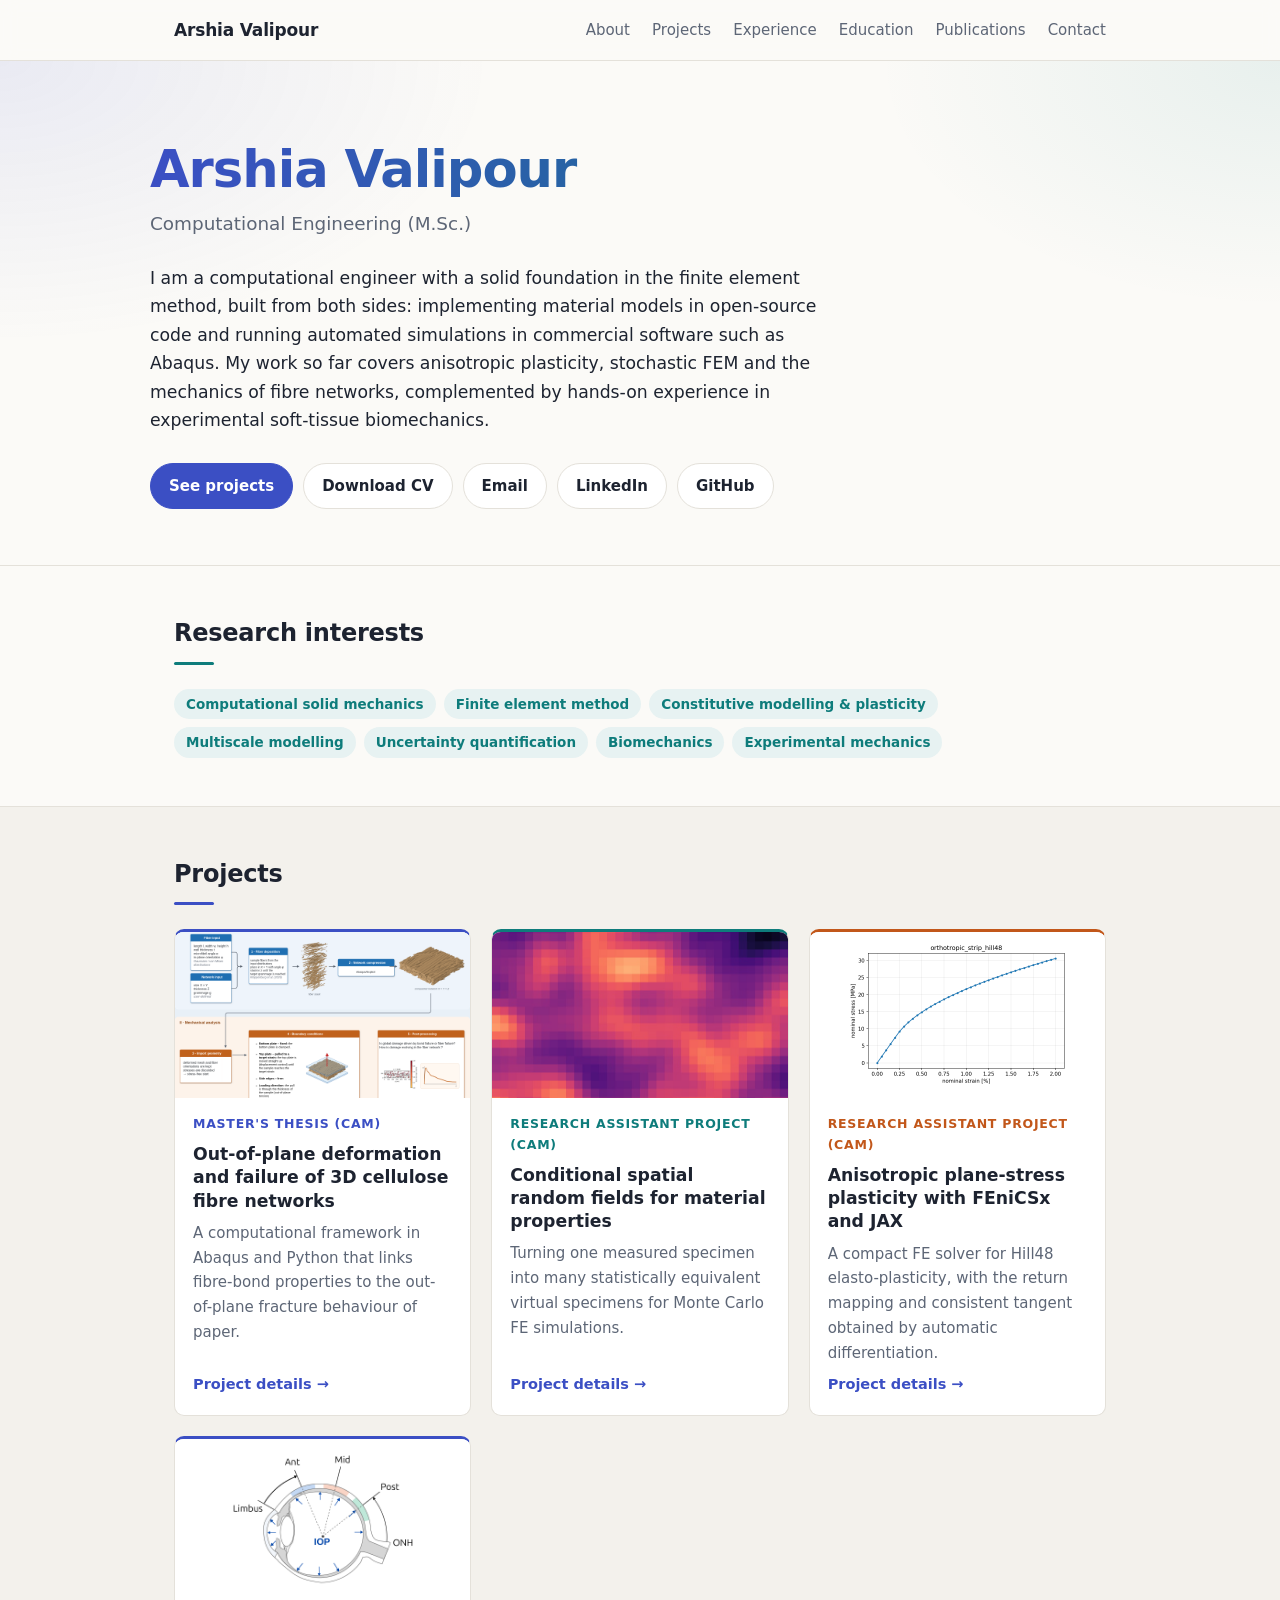
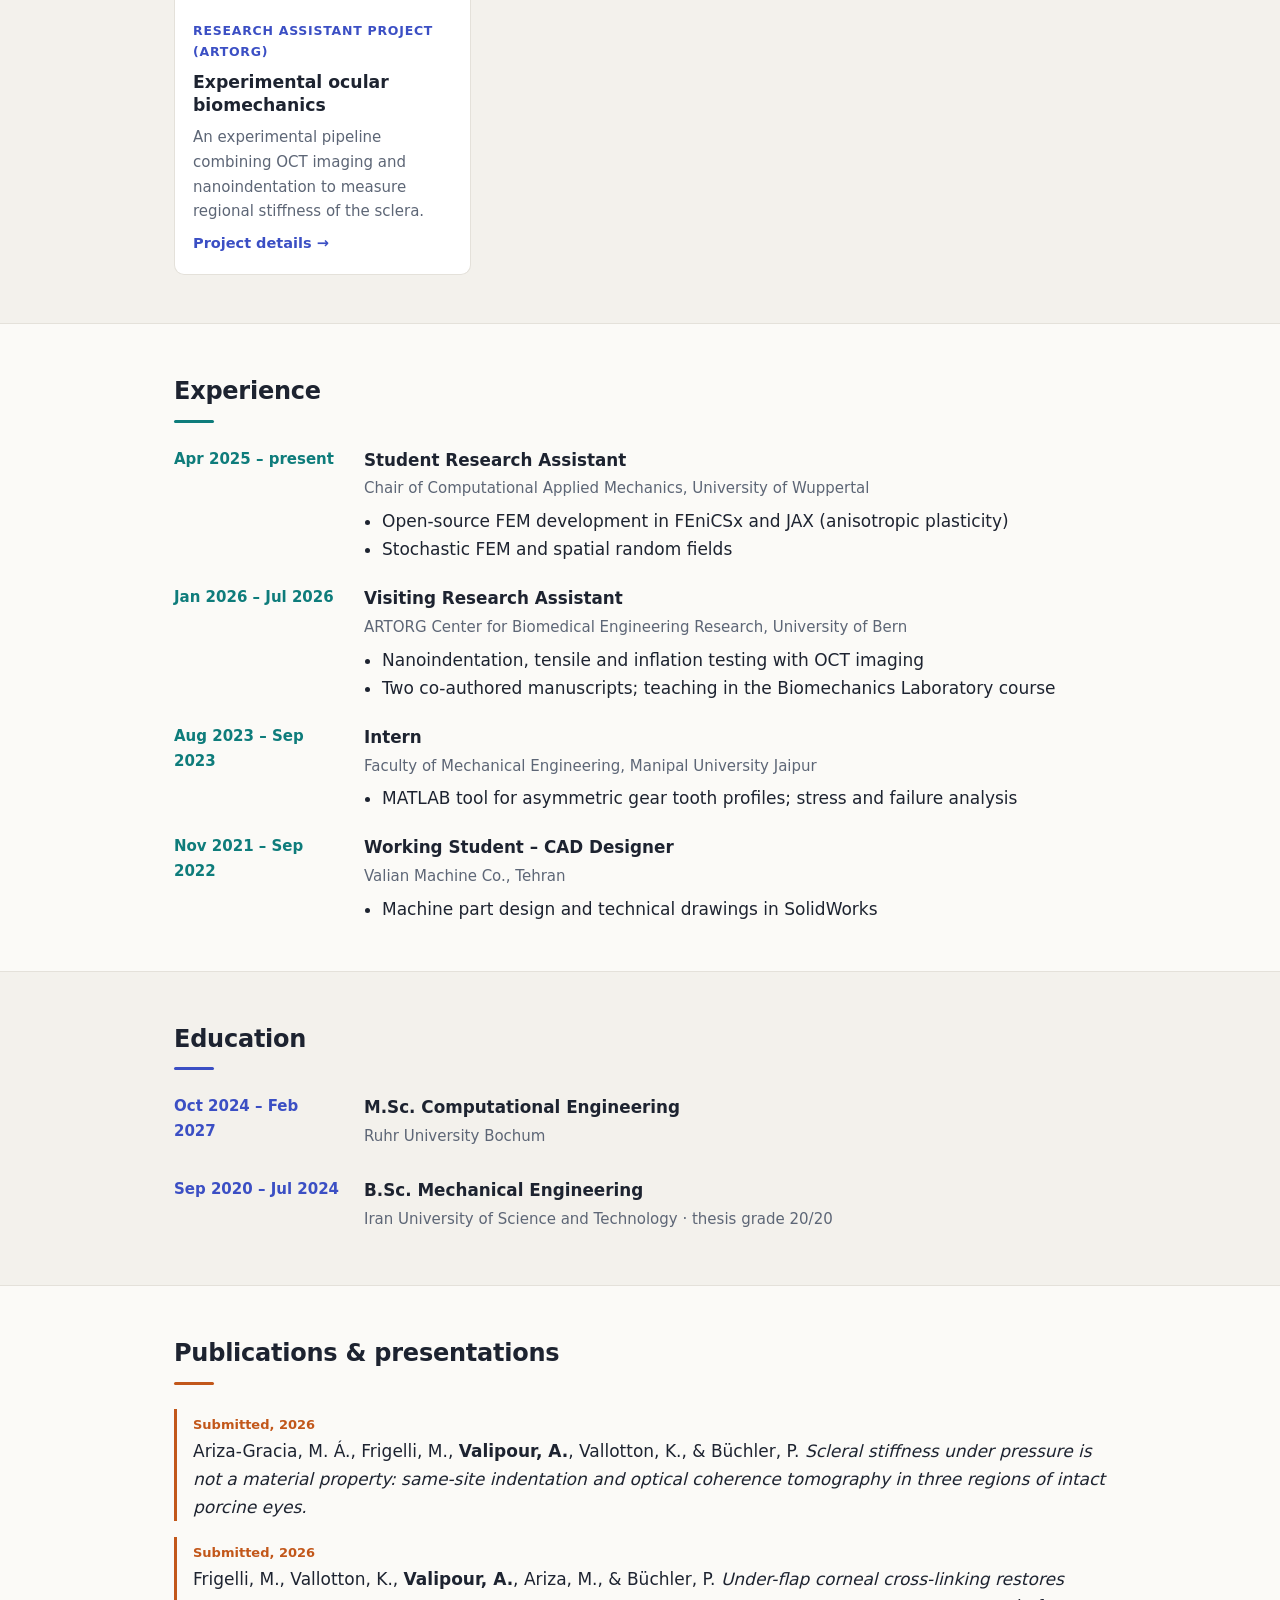
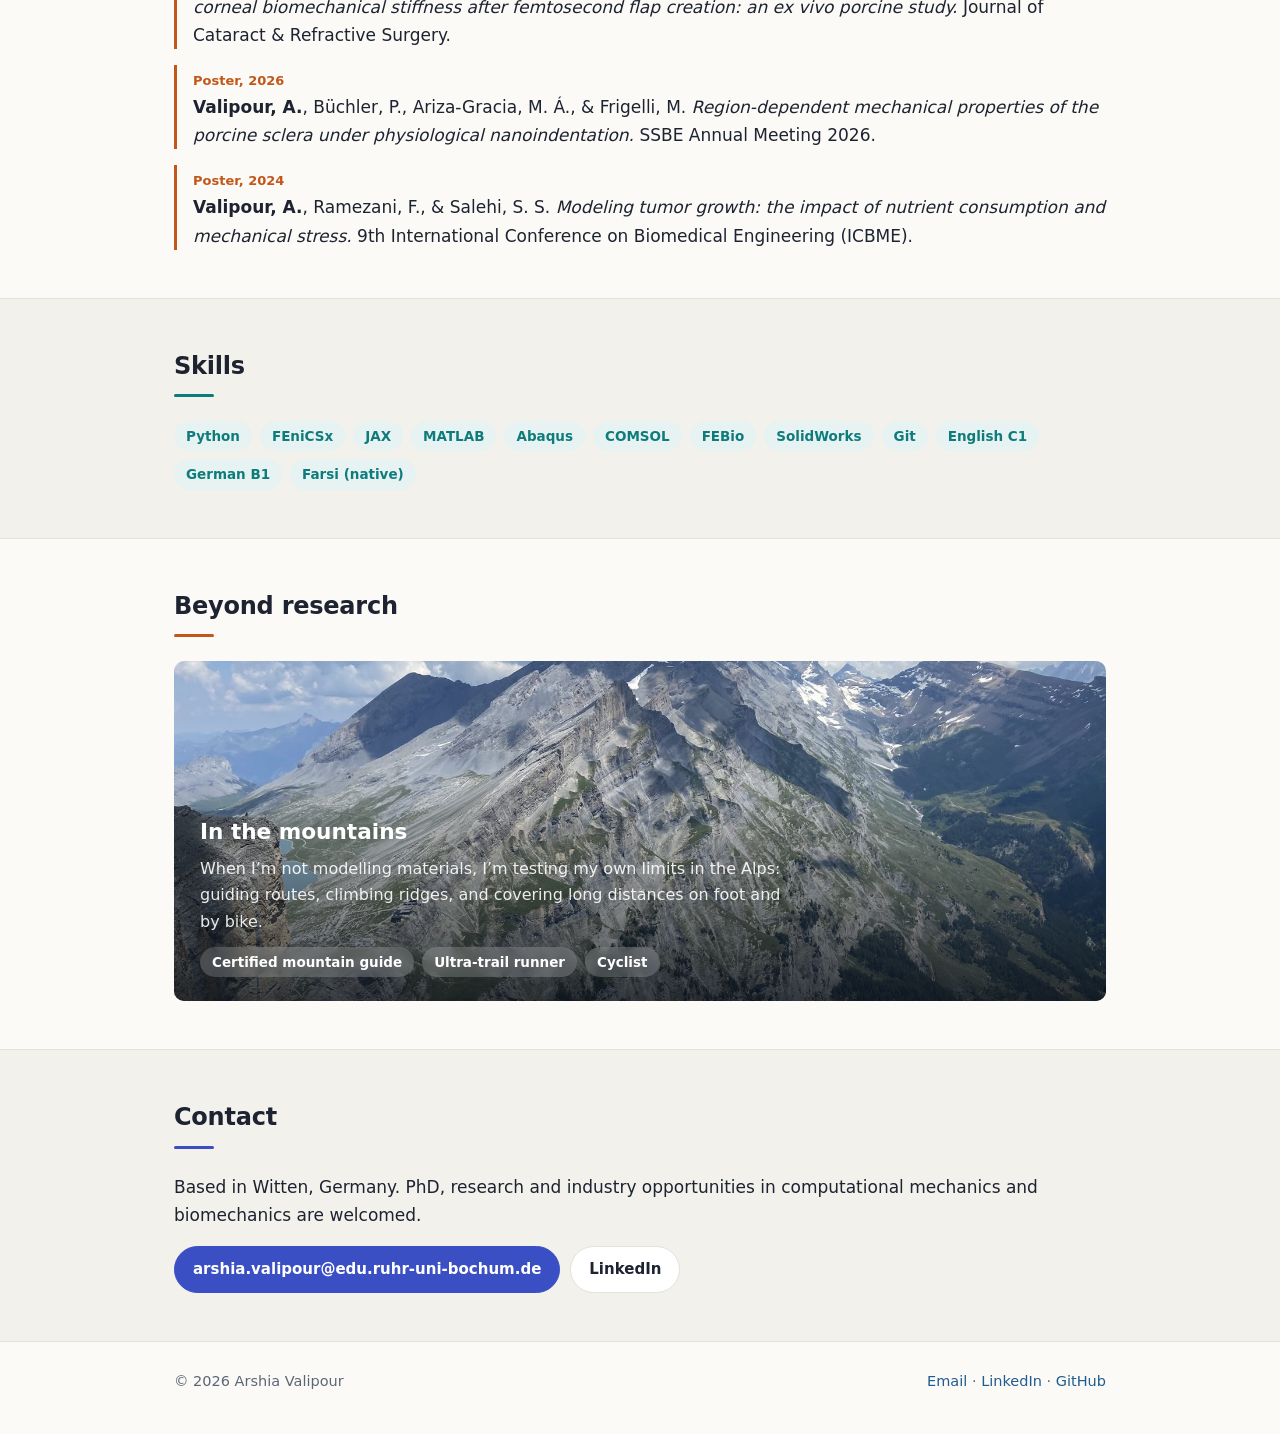
==== index.html @ 03f2458d "Initial commit: personal website and research portfolio" ====
<!DOCTYPE html>
<html lang="en">
<head>
<meta charset="utf-8">
<meta name="viewport" content="width=device-width, initial-scale=1">
<title>Arshia Valipour – Computational Mechanics &amp; Biomechanics</title>
<meta name="description" content="Portfolio of Arshia Valipour: finite element methods, plasticity, stochastic FEM and biomechanics.">
<link rel="stylesheet" href="assets/style.css">
</head>
<body>
<nav class="nav"><div class="wrap">
  <a class="brand" href="index.html">Arshia Valipour</a>
  <ul>
    <li><a href="index.html#about">About</a></li>
    <li><a href="index.html#projects">Projects</a></li>
    <li><a href="index.html#experience">Experience</a></li>
    <li><a href="index.html#education">Education</a></li>
    <li><a href="index.html#publications">Publications</a></li>
    <li><a href="index.html#contact">Contact</a></li>
  </ul>
</div></nav>
<main>
<div class="hero-band"><div class="wrap hero" id="about">
  <h1>Arshia Valipour</h1>
  <p class="role">Computational Engineering (M.Sc.) </p>
  <p class="lead">I am a computational engineer with a solid foundation in the finite element method, built from both sides: implementing material models in open-source code and running automated simulations in commercial software such as Abaqus. My work so far covers anisotropic plasticity, stochastic FEM and the mechanics of fibre networks, complemented by hands-on experience in experimental soft-tissue biomechanics.</p>
  <div class="buttons">
    <a class="btn primary" href="#projects">See projects</a>
    <a class="btn" href="assets/Arshia_Valipour_CV.pdf">Download CV</a>
    <a class="btn" href="mailto:arshia.valipour@edu.ruhr-uni-bochum.de">Email</a>
    <a class="btn" href="https://www.linkedin.com/in/avalipour02">LinkedIn</a>
    <a class="btn" href="https://github.com/arshiavali">GitHub</a>
  </div>
</div></div>

<section class="s-interests"><div class="wrap">
  <h2>Research interests</h2>
  <div class="chips">
    <span class="chip">Computational solid mechanics</span>
    <span class="chip">Finite element method</span>
    <span class="chip">Constitutive modelling &amp; plasticity</span>
    <span class="chip">Multiscale modelling</span>
    <span class="chip">Uncertainty quantification</span>
    <span class="chip">Biomechanics</span>
    <span class="chip">Experimental mechanics</span>
  </div>
</div></section>

<section id="projects" class="s-projects"><div class="wrap">
  <h2>Projects</h2>
  <div class="grid">
<a class="card" href="projects/fibre-networks.html">
  <div class="thumb"><img src="assets/img/thesis.png" alt="" loading="lazy"></div>
  <div class="body">
    <span class="kicker">Master's thesis (CAM)</span>
    <h3>Out-of-plane deformation and failure of 3D cellulose fibre networks</h3>
    <p>A computational framework in Abaqus and Python that links fibre-bond properties to the out-of-plane fracture behaviour of paper.</p>
    <span class="more">Project details →</span>
  </div>
</a>
<a class="card" href="projects/random-fields.html">
  <div class="thumb"><img src="assets/img/random_field_thumb.jpg" alt="" loading="lazy"></div>
  <div class="body">
    <span class="kicker">Research assistant project (CAM)</span>
    <h3>Conditional spatial random fields for material properties</h3>
    <p>Turning one measured specimen into many statistically equivalent virtual specimens for Monte Carlo FE simulations.</p>
    <span class="more">Project details →</span>
  </div>
</a>
<a class="card" href="projects/plane-stress-plasticity.html">
  <div class="thumb contain"><img src="assets/img/plasticity-stress-strain.png" alt="" loading="lazy"></div>
  <div class="body">
    <span class="kicker">Research assistant project (CAM)</span>
    <h3>Anisotropic plane-stress plasticity with FEniCSx and JAX</h3>
    <p>A compact FE solver for Hill48 elasto-plasticity, with the return mapping and consistent tangent obtained by automatic differentiation.</p>
    <span class="more">Project details →</span>
  </div>
</a>
<a class="card" href="projects/ocular-biomechanics.html">
  <div class="thumb contain"><img src="assets/img/ocular.png" alt="" loading="lazy"></div>
  <div class="body">
    <span class="kicker">Research assistant project (Artorg)</span>
    <h3>Experimental ocular biomechanics</h3>
    <p>An experimental pipeline combining OCT imaging and nanoindentation to measure regional stiffness of the sclera.</p>
    <span class="more">Project details →</span>
  </div>
</a>
  </div>
</div></section>

<section id="experience" class="s-experience"><div class="wrap">
  <h2>Experience</h2>
  <div class="timeline">
    <div class="item"><div class="when">Apr 2025 – present</div><div>
      <h3>Student Research Assistant</h3>
      <div class="where">Chair of Computational Applied Mechanics, University of Wuppertal</div>
      <ul><li>Open-source FEM development in FEniCSx and JAX (anisotropic plasticity)</li><li>Stochastic FEM and spatial random fields</li></ul>
    </div></div>
    <div class="item"><div class="when">Jan 2026 – Jul 2026</div><div>
      <h3>Visiting Research Assistant</h3>
      <div class="where">ARTORG Center for Biomedical Engineering Research, University of Bern</div>
      <ul><li>Nanoindentation, tensile and inflation testing with OCT imaging</li><li>Two co-authored manuscripts; teaching in the Biomechanics Laboratory course</li></ul>
    </div></div>
    <div class="item"><div class="when">Aug 2023 – Sep 2023</div><div>
      <h3>Intern</h3>
      <div class="where">Faculty of Mechanical Engineering, Manipal University Jaipur</div>
      <ul><li>MATLAB tool for asymmetric gear tooth profiles; stress and failure analysis</li></ul>
    </div></div>
    <div class="item"><div class="when">Nov 2021 – Sep 2022</div><div>
      <h3>Working Student – CAD Designer</h3>
      <div class="where">Valian Machine Co., Tehran</div>
      <ul><li>Machine part design and technical drawings in SolidWorks</li></ul>
    </div></div>
  </div>
</div></section>

<section id="education" class="s-education"><div class="wrap">
  <h2>Education</h2>
  <div class="timeline">
    <div class="item"><div class="when">Oct 2024 – Feb 2027</div><div>
      <h3>M.Sc. Computational Engineering</h3>
      <div class="where">Ruhr University Bochum</div>
    </div></div>
    <div class="item"><div class="when">Sep 2020 – Jul 2024</div><div>
      <h3>B.Sc. Mechanical Engineering</h3>
      <div class="where">Iran University of Science and Technology · thesis grade 20/20</div>
    </div></div>
  </div>
</div></section>

<section id="publications" class="s-publications"><div class="wrap">
  <h2>Publications &amp; presentations</h2>
  <ul class="pubs">
    <li><span class="status">Submitted, 2026</span><br>Ariza-Gracia, M. Á., Frigelli, M., <b>Valipour, A.</b>, Vallotton, K., &amp; Büchler, P. <i>Scleral stiffness under pressure is not a material property: same-site indentation and optical coherence tomography in three regions of intact porcine eyes.</i></li>
    <li><span class="status">Submitted, 2026</span><br>Frigelli, M., Vallotton, K., <b>Valipour, A.</b>, Ariza, M., &amp; Büchler, P. <i>Under-flap corneal cross-linking restores corneal biomechanical stiffness after femtosecond flap creation: an ex vivo porcine study.</i> Journal of Cataract &amp; Refractive Surgery.</li>
    <li><span class="status">Poster, 2026</span><br><b>Valipour, A.</b>, Büchler, P., Ariza-Gracia, M. Á., &amp; Frigelli, M. <i>Region-dependent mechanical properties of the porcine sclera under physiological nanoindentation.</i> SSBE Annual Meeting 2026.</li>
    <li><span class="status">Poster, 2024</span><br><b>Valipour, A.</b>, Ramezani, F., &amp; Salehi, S. S. <i>Modeling tumor growth: the impact of nutrient consumption and mechanical stress.</i> 9th International Conference on Biomedical Engineering (ICBME).</li>
  </ul>
</div></section>

<section id="skills" class="s-skills"><div class="wrap">
  <h2>Skills</h2>
  <div class="chips">
    <span class="chip">Python</span><span class="chip">FEniCSx</span><span class="chip">JAX</span><span class="chip">MATLAB</span>
    <span class="chip">Abaqus</span><span class="chip">COMSOL</span><span class="chip">FEBio</span><span class="chip">SolidWorks</span><span class="chip">Git</span>
    <span class="chip">English C1</span><span class="chip">German B1</span><span class="chip">Farsi (native)</span>
  </div>
</div></section>

<section id="passion" class="s-passion"><div class="wrap">
  <h2>Beyond research</h2>
  <div class="passion" role="img" aria-label="View over a limestone ridge and green alpine valley">
    <div class="caption">
      <h3>In the mountains</h3>
      <p>When I’m not modelling materials, I’m testing my own limits in the Alps: guiding routes, climbing ridges, and covering long distances on foot and by bike.</p>
      <div class="chips"><span class="chip">Certified mountain guide</span><span class="chip">Ultra-trail runner</span><span class="chip">Cyclist</span></div>
    </div>
  </div>
</div></section>

<section id="contact" class="s-contact"><div class="wrap">
  <h2>Contact</h2>
  <p>Based in Witten, Germany. PhD, research and industry opportunities in computational mechanics and biomechanics are welcomed.</p>
  <div class="buttons">
    <a class="btn primary" href="mailto:arshia.valipour@edu.ruhr-uni-bochum.de">arshia.valipour@edu.ruhr-uni-bochum.de</a>
    <a class="btn" href="https://www.linkedin.com/in/avalipour02">LinkedIn</a>
  </div>
</div></section>
</main>
<footer><div class="wrap">
  <span>&copy; 2026 Arshia Valipour</span>
  <span><a href="mailto:arshia.valipour@edu.ruhr-uni-bochum.de">Email</a> · <a href="https://www.linkedin.com/in/avalipour02">LinkedIn</a> · <a href="https://github.com/arshiavali">GitHub</a></span>
</div></footer>
<script>
// Hide animation slots whose video file has not been added yet.
document.querySelectorAll('figure.media video').forEach(function (v) {
  v.addEventListener('error', function () { v.closest('figure').style.display = 'none'; });
  if (v.error) v.closest('figure').style.display = 'none';
});
</script>
</body>
</html>
---- assets/style.css ----
/* ---------- Base ---------- */
:root {
  --bg: #fbfaf7;
  --surface: #ffffff;
  --text: #1d2330;
  --muted: #5d6676;
  --line: #e4e1da;
  --accent: #1f5c8f;
  --accent-soft: #e8f0f7;
  --warm: #b8622a;
  --radius: 10px;
  --max: 980px;
  --font: "Inter", "Segoe UI", system-ui, -apple-system, Roboto, "Helvetica Neue", Arial, sans-serif;
  --mono: ui-monospace, "SFMono-Regular", Menlo, Consolas, monospace;
}
@media (prefers-color-scheme: dark) {
  :root {
    --bg: #12151b;
    --surface: #1a1f27;
    --text: #e6e8ec;
    --muted: #9aa3b2;
    --line: #2b313c;
    --accent: #6fa8dc;
    --accent-soft: #1f2a38;
    --warm: #e0955f;
  }
}
* { box-sizing: border-box; }
html { scroll-behavior: smooth; }
body {
  margin: 0;
  font-family: var(--font);
  background: var(--bg);
  color: var(--text);
  line-height: 1.65;
  font-size: 17px;
}
a { color: var(--accent); text-decoration: none; }
a:hover { text-decoration: underline; }
img, video { max-width: 100%; display: block; }
.wrap { max-width: var(--max); margin: 0 auto; padding: 0 24px; }

/* ---------- Nav ---------- */
.nav {
  position: sticky; top: 0; z-index: 10;
  background: color-mix(in srgb, var(--bg) 88%, transparent);
  backdrop-filter: blur(8px);
  border-bottom: 1px solid var(--line);
}
.nav .wrap { display: flex; align-items: center; justify-content: space-between; height: 60px; }
.nav .brand { font-weight: 700; color: var(--text); letter-spacing: -0.01em; }
.nav ul { list-style: none; display: flex; gap: 22px; margin: 0; padding: 0; font-size: 15px; }
.nav ul a { color: var(--muted); }
.nav ul a:hover { color: var(--text); text-decoration: none; }
@media (max-width: 720px) { .nav ul { display: none; } }

/* ---------- Hero ---------- */
.hero { padding: 80px 0 56px; }
.hero h1 { font-size: clamp(2.2rem, 5vw, 3.2rem); line-height: 1.1; margin: 0 0 12px; letter-spacing: -0.02em; }
.hero .role { font-size: 1.15rem; color: var(--muted); margin: 0 0 24px; }
.hero p.lead { max-width: 680px; font-size: 1.08rem; margin: 0 0 28px; }
.buttons { display: flex; flex-wrap: wrap; gap: 10px; }
.btn {
  display: inline-flex; align-items: center; gap: 8px;
  padding: 10px 18px; border-radius: 999px; font-size: 15px; font-weight: 600;
  border: 1px solid var(--line); color: var(--text); background: var(--surface);
}
.btn:hover { border-color: var(--accent); text-decoration: none; }
.btn.primary { background: var(--accent); border-color: var(--accent); color: #fff; }
@media (prefers-color-scheme: dark) { .btn.primary { color: #0e1116; } }

/* ---------- Sections ---------- */
section { padding: 48px 0; border-top: 1px solid var(--line); }
section h2 { font-size: 1.5rem; margin: 0 0 24px; letter-spacing: -0.01em; }
.chips { display: flex; flex-wrap: wrap; gap: 8px; }
.chip {
  font-size: 13.5px; padding: 4px 12px; border-radius: 999px;
  background: var(--accent-soft); color: var(--accent); font-weight: 600;
}

/* ---------- Project cards ---------- */
.grid { display: grid; grid-template-columns: repeat(auto-fill, minmax(290px, 1fr)); gap: 20px; }
.card {
  background: var(--surface); border: 1px solid var(--line); border-radius: var(--radius);
  overflow: hidden; display: flex; flex-direction: column; color: var(--text);
  transition: transform .15s ease, border-color .15s ease;
}
.card:hover { transform: translateY(-3px); border-color: var(--accent); text-decoration: none; }
.card .thumb { aspect-ratio: 16/9; background: var(--accent-soft); overflow: hidden; }
.card .thumb img { width: 100%; height: 100%; object-fit: cover; }
.card .thumb.empty { display: flex; align-items: center; justify-content: center; color: var(--accent); font-weight: 700; font-size: 1.1rem; padding: 16px; text-align: center; }
.card .body { padding: 16px 18px 18px; display: flex; flex-direction: column; gap: 8px; flex: 1; }
.card .kicker { font-size: 12.5px; text-transform: uppercase; letter-spacing: .06em; color: var(--warm); font-weight: 700; }
.card h3 { margin: 0; font-size: 1.08rem; line-height: 1.35; }
.card p { margin: 0; font-size: 15px; color: var(--muted); }
.card .more { margin-top: auto; font-size: 14.5px; color: var(--accent); font-weight: 600; }

/* ---------- Lists / timeline ---------- */
.timeline { display: grid; gap: 22px; }
.item { display: grid; grid-template-columns: 170px 1fr; gap: 20px; }
.item .when { color: var(--muted); font-size: 15px; }
.item h3 { margin: 0; font-size: 1.05rem; }
.item .where { color: var(--muted); font-size: 15px; margin: 2px 0 6px; }
.item ul { margin: 0; padding-left: 18px; }
@media (max-width: 640px) { .item { grid-template-columns: 1fr; gap: 2px; } }
.pubs { list-style: none; padding: 0; margin: 0; display: grid; gap: 16px; }
.pubs li { padding-left: 16px; border-left: 3px solid var(--accent-soft); }
.pubs .status { font-size: 13px; color: var(--warm); font-weight: 700; }

/* ---------- Project page ---------- */
.project-head { padding: 56px 0 24px; }
.back { font-size: 14.5px; display: inline-block; margin-bottom: 18px; }
.project-head h1 { font-size: clamp(1.8rem, 4vw, 2.5rem); line-height: 1.2; margin: 6px 0 12px; letter-spacing: -0.02em; }
.project-head .context { color: var(--muted); margin: 0 0 18px; }
.meta { display: grid; grid-template-columns: repeat(auto-fit, minmax(180px, 1fr)); gap: 12px; margin: 20px 0 0; }
.meta div { background: var(--surface); border: 1px solid var(--line); border-radius: var(--radius); padding: 12px 14px; font-size: 15px; }
.meta b { display: block; font-size: 12px; text-transform: uppercase; letter-spacing: .06em; color: var(--muted); margin-bottom: 2px; }
.prose { max-width: 760px; }
.prose h2 { font-size: 1.3rem; margin: 36px 0 10px; }
.prose ul { padding-left: 20px; }
figure.media { margin: 28px 0; background: var(--surface); border: 1px solid var(--line); border-radius: var(--radius); padding: 12px; }
figure.media img, figure.media video { width: 100%; border-radius: 6px; background: #fff; }
figure.media figcaption { font-size: 14px; color: var(--muted); padding: 10px 4px 2px; }
.code-box {
  display: flex; gap: 14px; align-items: flex-start;
  background: var(--accent-soft); border-radius: var(--radius); padding: 16px 18px; margin: 28px 0;
  font-size: 15.5px;
}
.code-box code { font-family: var(--mono); font-size: 14px; }

/* ---------- Footer ---------- */
footer { border-top: 1px solid var(--line); padding: 28px 0 40px; color: var(--muted); font-size: 14.5px; }
footer .wrap { display: flex; justify-content: space-between; flex-wrap: wrap; gap: 12px; }

/* =========================================================
   Colour theme: calm base, one accent colour per section
   ========================================================= */
:root {
  --c1: #3b4fc4; /* indigo */
  --c2: #0e7c7b; /* teal   */
  --c3: #c2571a; /* amber  */
  --c: var(--accent);
  --band: #f3f1ec;
}
@media (prefers-color-scheme: dark) {
  :root { --c1: #8c9bff; --c2: #4cc3bf; --c3: #f0a06a; --band: #161a21; }
}

/* Hero: a soft wash, name in a two-tone gradient */
.hero-band {
  background:
    radial-gradient(55% 80% at 0% 0%, color-mix(in srgb, var(--c1) 9%, transparent), transparent 70%),
    radial-gradient(45% 70% at 100% 0%, color-mix(in srgb, var(--c2) 8%, transparent), transparent 70%);
}
.hero h1, .project-head h1 {
  background: linear-gradient(90deg, var(--c1), var(--c2));
  -webkit-background-clip: text; background-clip: text; color: transparent;
}
.btn.primary { background: var(--c1); border-color: var(--c1); }
.btn:hover { border-color: var(--c1); }

/* Sections: neutral bands that alternate; colour only in the heading accent */
section { border-top: 1px solid var(--line); }
section:nth-of-type(even) { background: var(--band); }
section h2 { color: var(--text); }
section h2::after {
  content: ""; display: block; height: 3px; width: 40px; margin-top: 8px; border-radius: 3px; background: var(--c);
}
.s-interests    { --c: var(--c2); }
.s-projects     { --c: var(--c1); }
.s-publications { --c: var(--c3); }
.s-experience   { --c: var(--c2); }
.s-passion      { --c: var(--c3); }
.s-contact      { --c: var(--c1); }

/* Chips take the colour of their section */
.chip { background: color-mix(in srgb, var(--c) 10%, var(--surface)); color: var(--c); }

/* Project cards: thin coloured top edge */
.card { --k: var(--c1); border-top: 3px solid var(--k); }
.card:nth-child(3n+2) { --k: var(--c2); }
.card:nth-child(3n+3) { --k: var(--c3); }
.card:hover { border-color: var(--k); box-shadow: 0 8px 22px -14px color-mix(in srgb, var(--k) 60%, transparent); }
.card .kicker { color: var(--k); }
.card .more { color: var(--c1); }
.card .thumb.contain { background: #fff; }
.card .thumb.contain img { object-fit: contain; padding: 8px; }

/* Publications and timeline */
.pubs li { border-left-color: var(--c); }
.pubs .status { color: var(--c); }
.item .when { color: var(--c); font-weight: 600; }

/* Passion: mountain photo banner */
.passion {
  position: relative; border-radius: var(--radius); overflow: hidden;
  min-height: 340px; display: flex; align-items: flex-end;
  background: #2b3a4a url("img/mountains.jpg") center 40% / cover no-repeat;
}
.passion::before {
  content: ""; position: absolute; inset: 0;
  background: linear-gradient(180deg, rgba(10,16,24,0) 35%, rgba(10,16,24,.78) 100%);
}
.passion .caption { position: relative; padding: 24px 26px; color: #fff; max-width: 640px; }
.passion h3 { margin: 0 0 6px; font-size: 1.35rem; color: #fff; }
.passion p { margin: 0; color: rgba(255,255,255,.9); font-size: 16px; }
.passion .chips { margin-top: 12px; }
.passion .chip { background: rgba(255,255,255,.18); color: #fff; backdrop-filter: blur(4px); }

/* Project pages */
.project-head { --c: var(--c1); }
.project-head .kicker { color: var(--c3) !important; }
.meta div { border-top: 3px solid var(--c1); }
.prose h2 { color: var(--text); }
figure.media.diagram img { max-width: 560px; margin: 0 auto; }
.s-education { --c: var(--c1); }
.s-skills    { --c: var(--c2); }
figure.media.portrait img { max-width: 340px; }
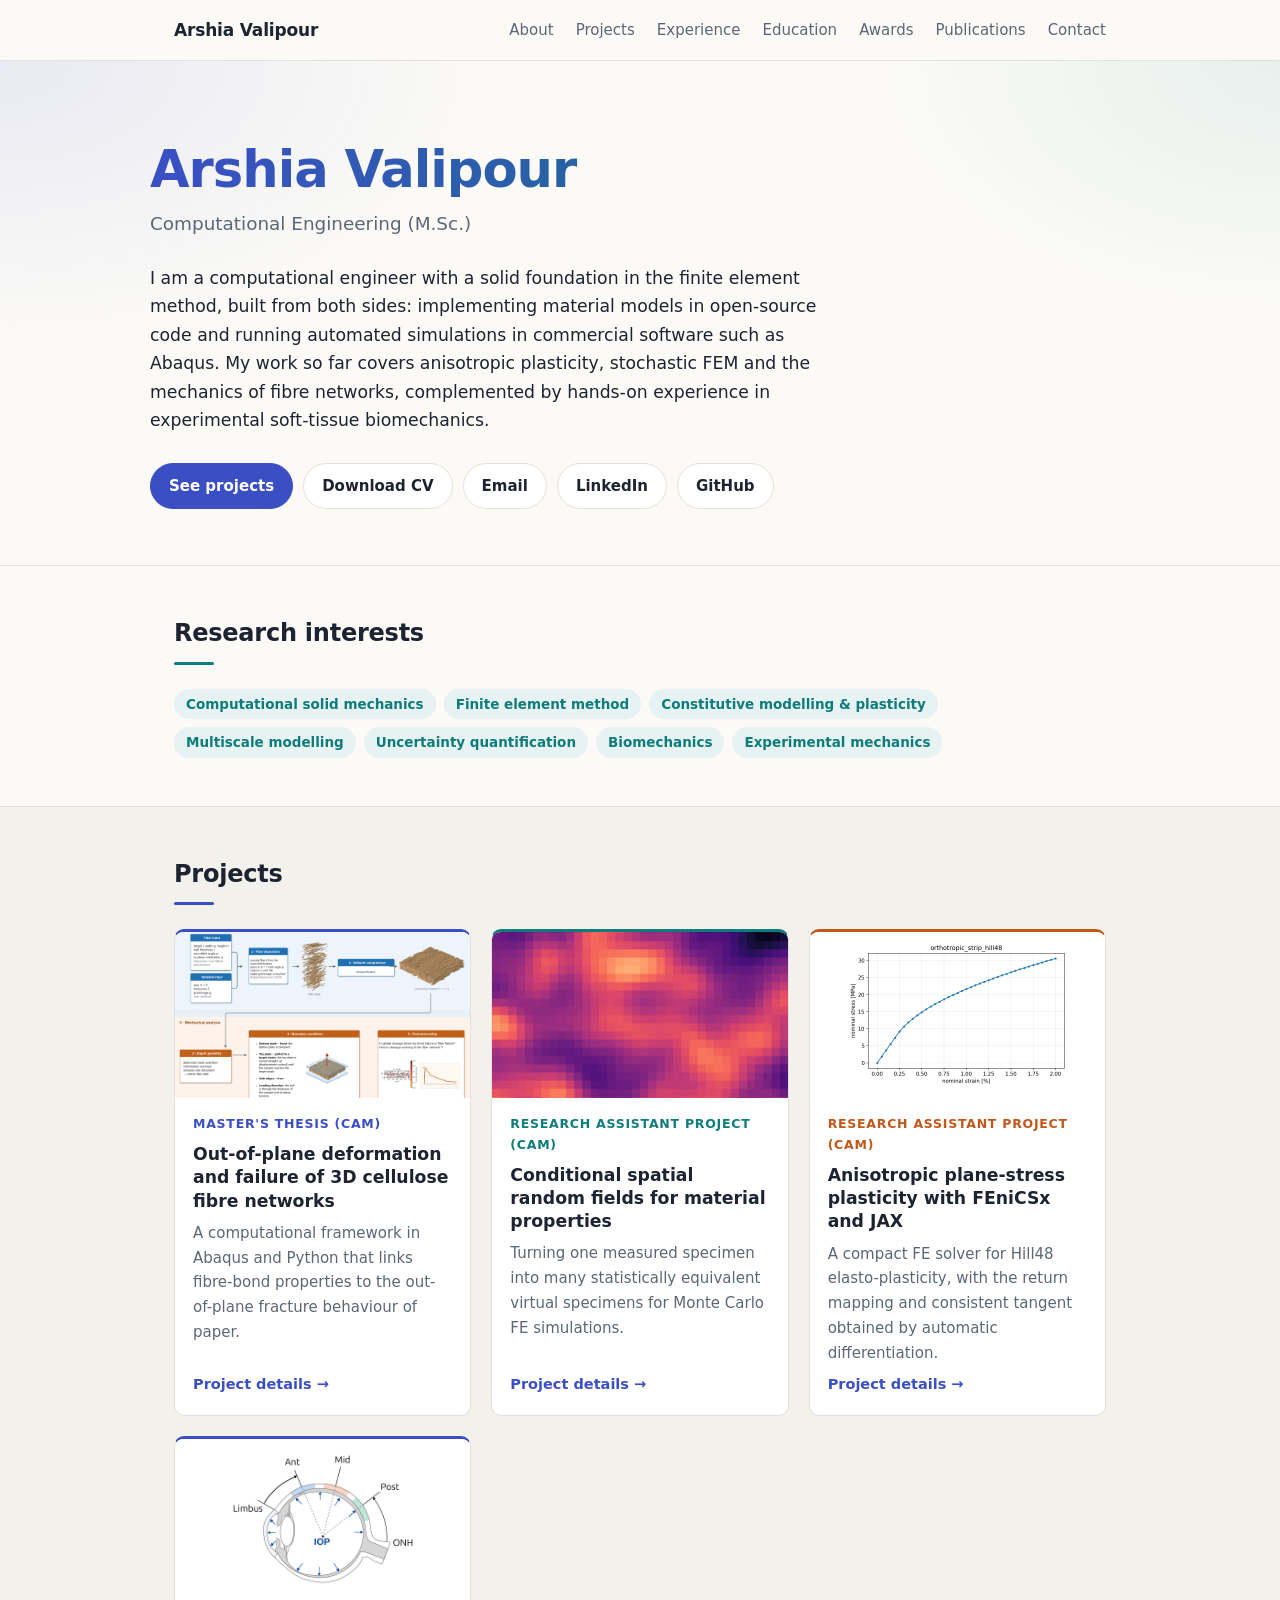
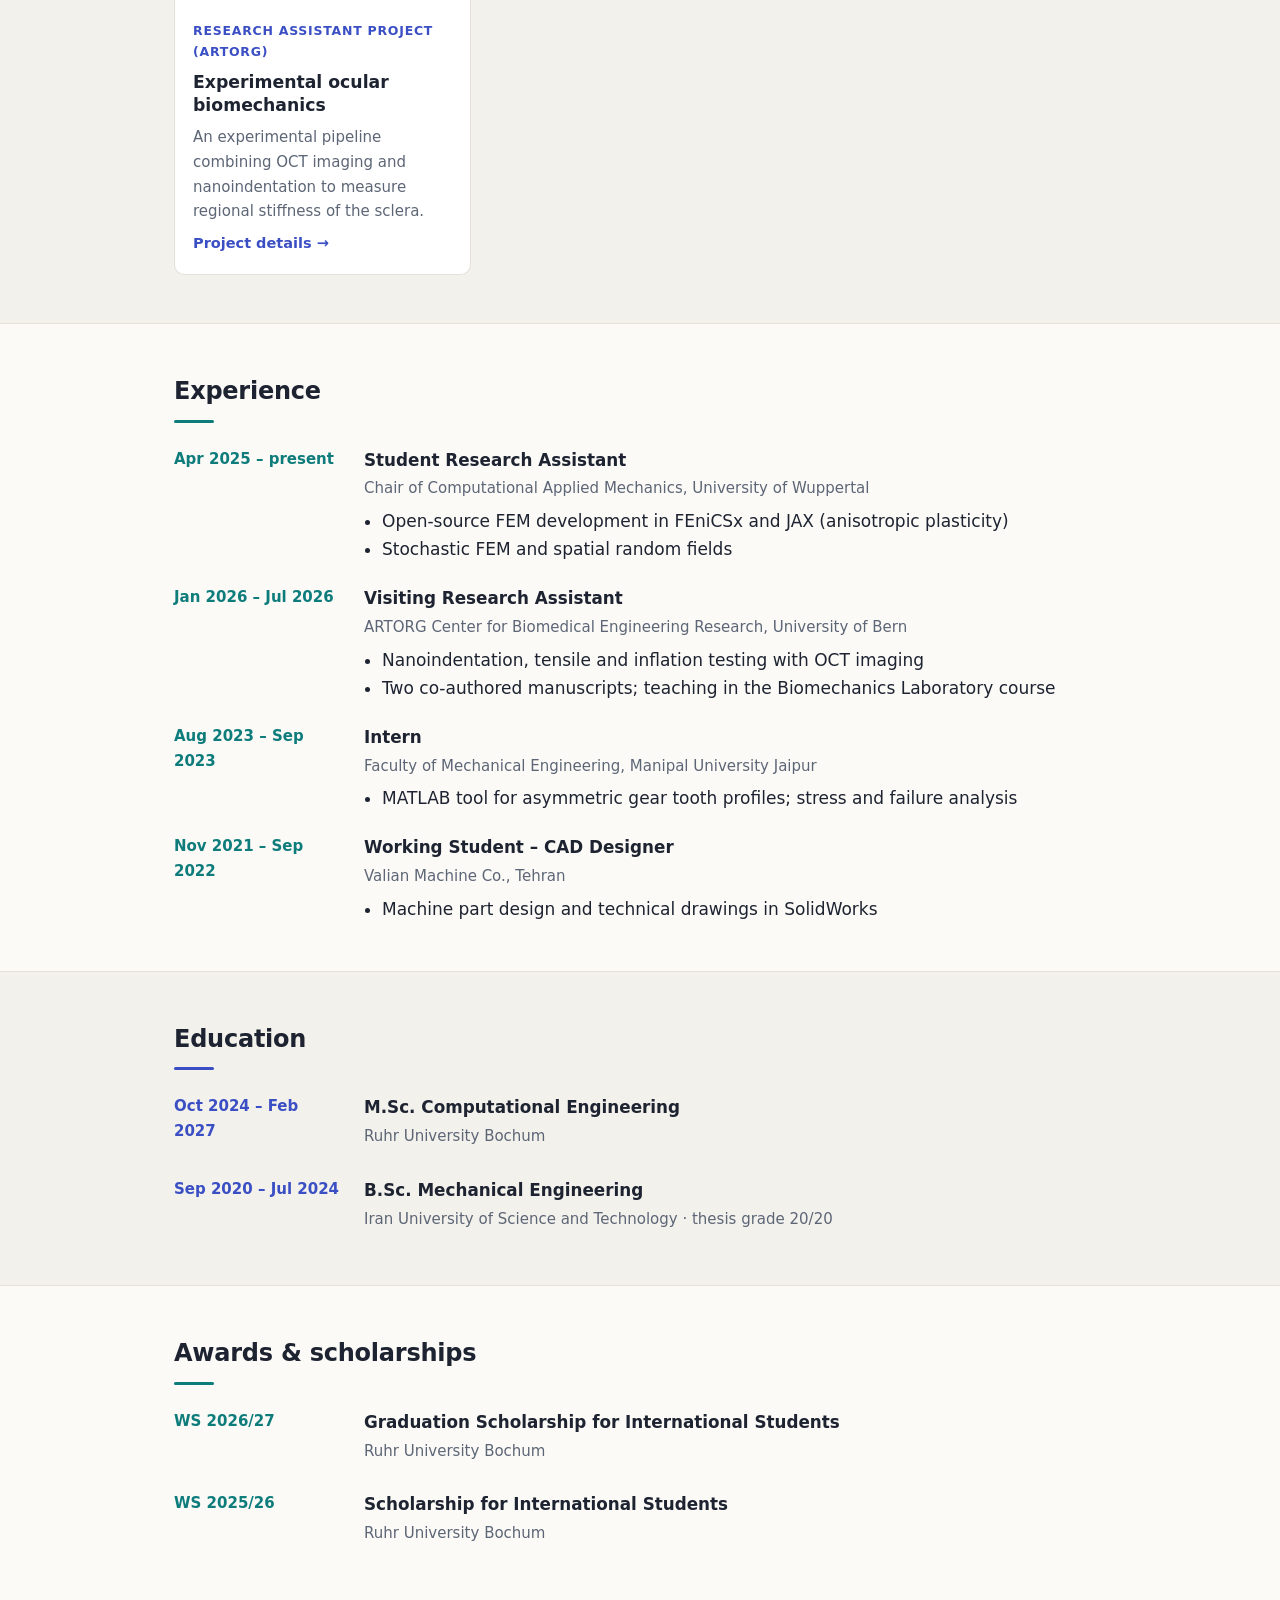
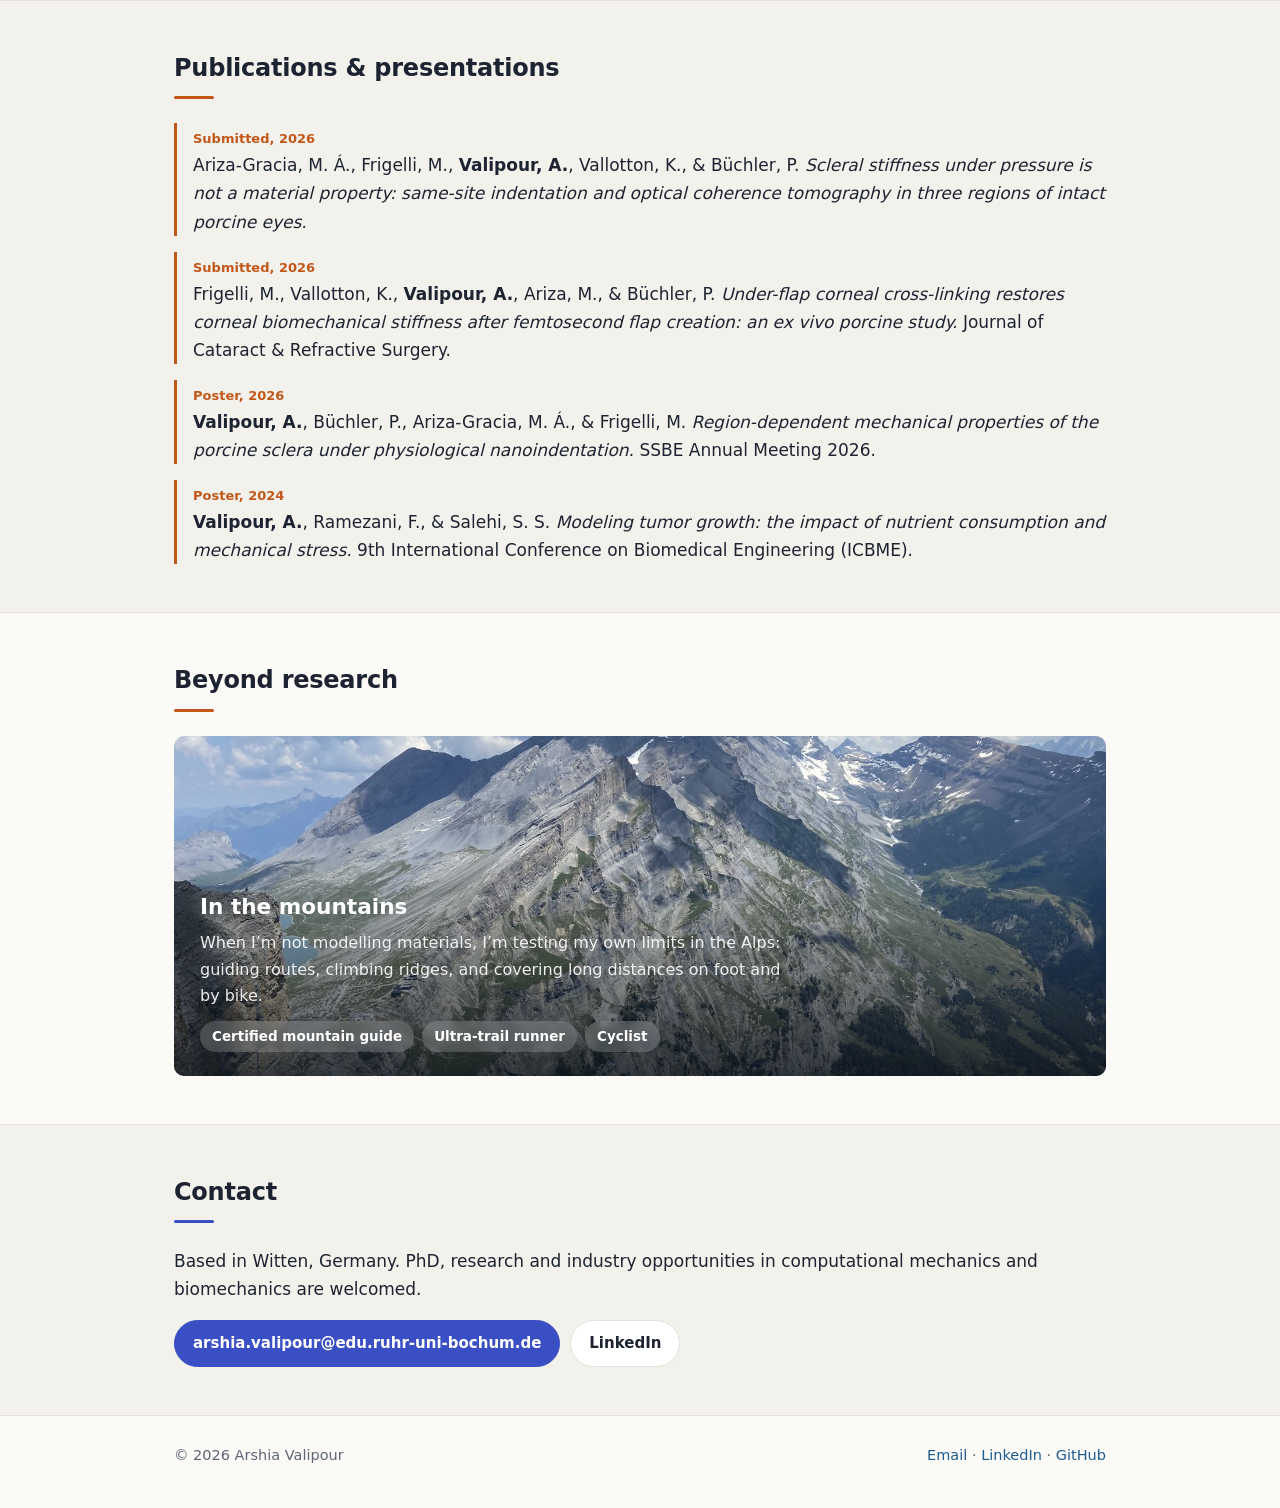
==== commit 28c4d388: "feat: add Awards & scholarships section" ====
--- a/index.html
+++ b/index.html
@@ -15,6 +15,7 @@
     <li><a href="index.html#projects">Projects</a></li>
     <li><a href="index.html#experience">Experience</a></li>
     <li><a href="index.html#education">Education</a></li>
+    <li><a href="index.html#awards">Awards</a></li>
     <li><a href="index.html#publications">Publications</a></li>
     <li><a href="index.html#contact">Contact</a></li>
   </ul>
@@ -128,6 +129,20 @@
   </div>
 </div></section>
 
+<section id="awards" class="s-awards"><div class="wrap">
+  <h2>Awards &amp; scholarships</h2>
+  <div class="timeline">
+    <div class="item"><div class="when">WS 2026/27</div><div>
+      <h3>Graduation Scholarship for International Students</h3>
+      <div class="where">Ruhr University Bochum</div>
+    </div></div>
+    <div class="item"><div class="when">WS 2025/26</div><div>
+      <h3>Scholarship for International Students</h3>
+      <div class="where">Ruhr University Bochum</div>
+    </div></div>
+  </div>
+</div></section>
+
 <section id="publications" class="s-publications"><div class="wrap">
   <h2>Publications &amp; presentations</h2>
   <ul class="pubs">
@@ -136,15 +151,6 @@
     <li><span class="status">Poster, 2026</span><br><b>Valipour, A.</b>, Büchler, P., Ariza-Gracia, M. Á., &amp; Frigelli, M. <i>Region-dependent mechanical properties of the porcine sclera under physiological nanoindentation.</i> SSBE Annual Meeting 2026.</li>
     <li><span class="status">Poster, 2024</span><br><b>Valipour, A.</b>, Ramezani, F., &amp; Salehi, S. S. <i>Modeling tumor growth: the impact of nutrient consumption and mechanical stress.</i> 9th International Conference on Biomedical Engineering (ICBME).</li>
   </ul>
-</div></section>
-
-<section id="skills" class="s-skills"><div class="wrap">
-  <h2>Skills</h2>
-  <div class="chips">
-    <span class="chip">Python</span><span class="chip">FEniCSx</span><span class="chip">JAX</span><span class="chip">MATLAB</span>
-    <span class="chip">Abaqus</span><span class="chip">COMSOL</span><span class="chip">FEBio</span><span class="chip">SolidWorks</span><span class="chip">Git</span>
-    <span class="chip">English C1</span><span class="chip">German B1</span><span class="chip">Farsi (native)</span>
-  </div>
 </div></section>
 
 <section id="passion" class="s-passion"><div class="wrap">
--- a/assets/style.css
+++ b/assets/style.css
@@ -214,5 +214,5 @@
 .prose h2 { color: var(--text); }
 figure.media.diagram img { max-width: 560px; margin: 0 auto; }
 .s-education { --c: var(--c1); }
-.s-skills    { --c: var(--c2); }
+.s-awards    { --c: var(--c2); }
 figure.media.portrait img { max-width: 340px; }
